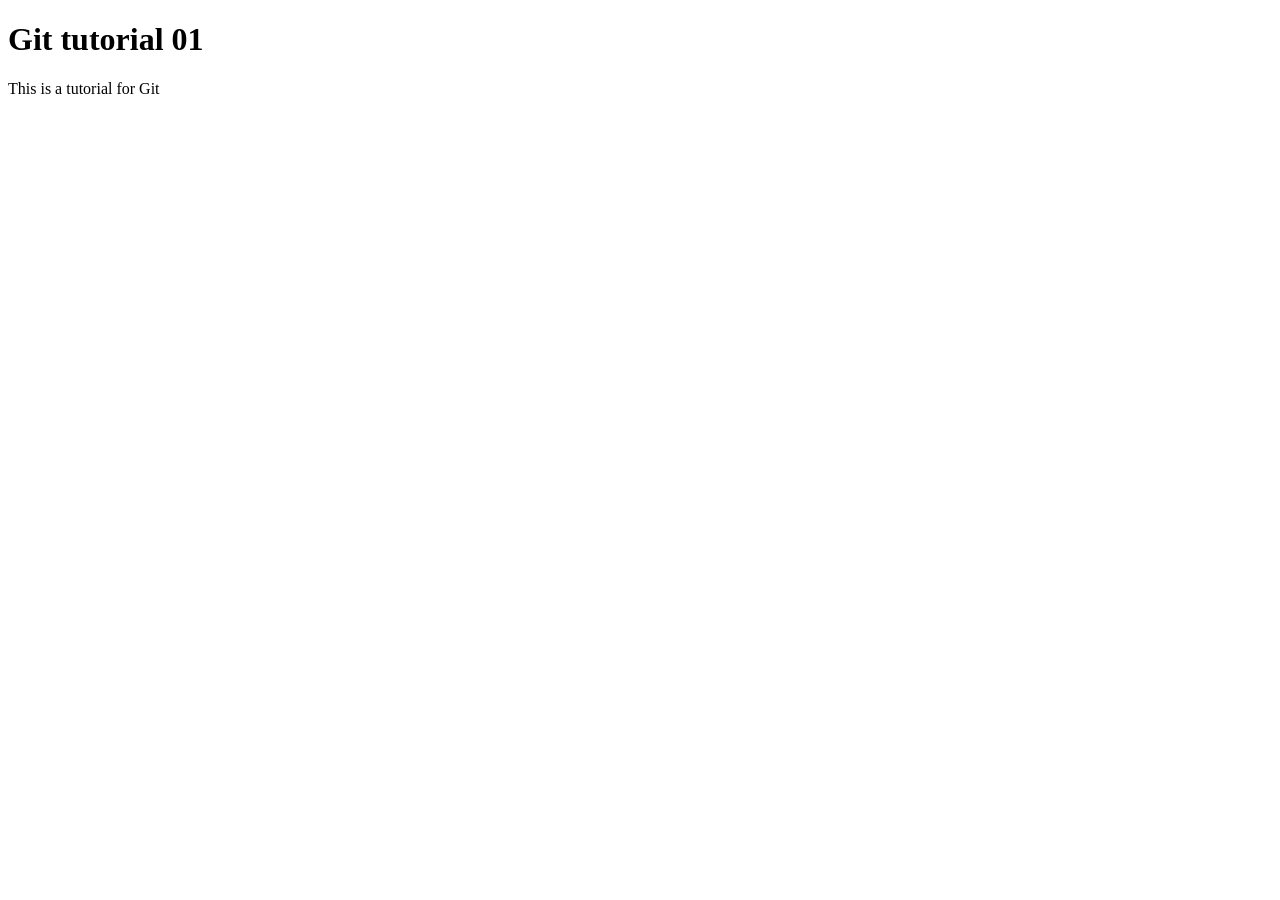
==== index.html @ ce86646b "initial commit with folder structure" ====
<!DOCTYPE html>
<html lang="en">

<head>
    <meta charset="UTF-8">
    <meta name="viewport" content="width=device-width, initial-scale=1.0">
    <title>Git tutorial 01</title>
</head>

<body>
    <h1>Git tutorial 01</h1>
    <p>This is a tutorial for Git</p>
</body>

</html>
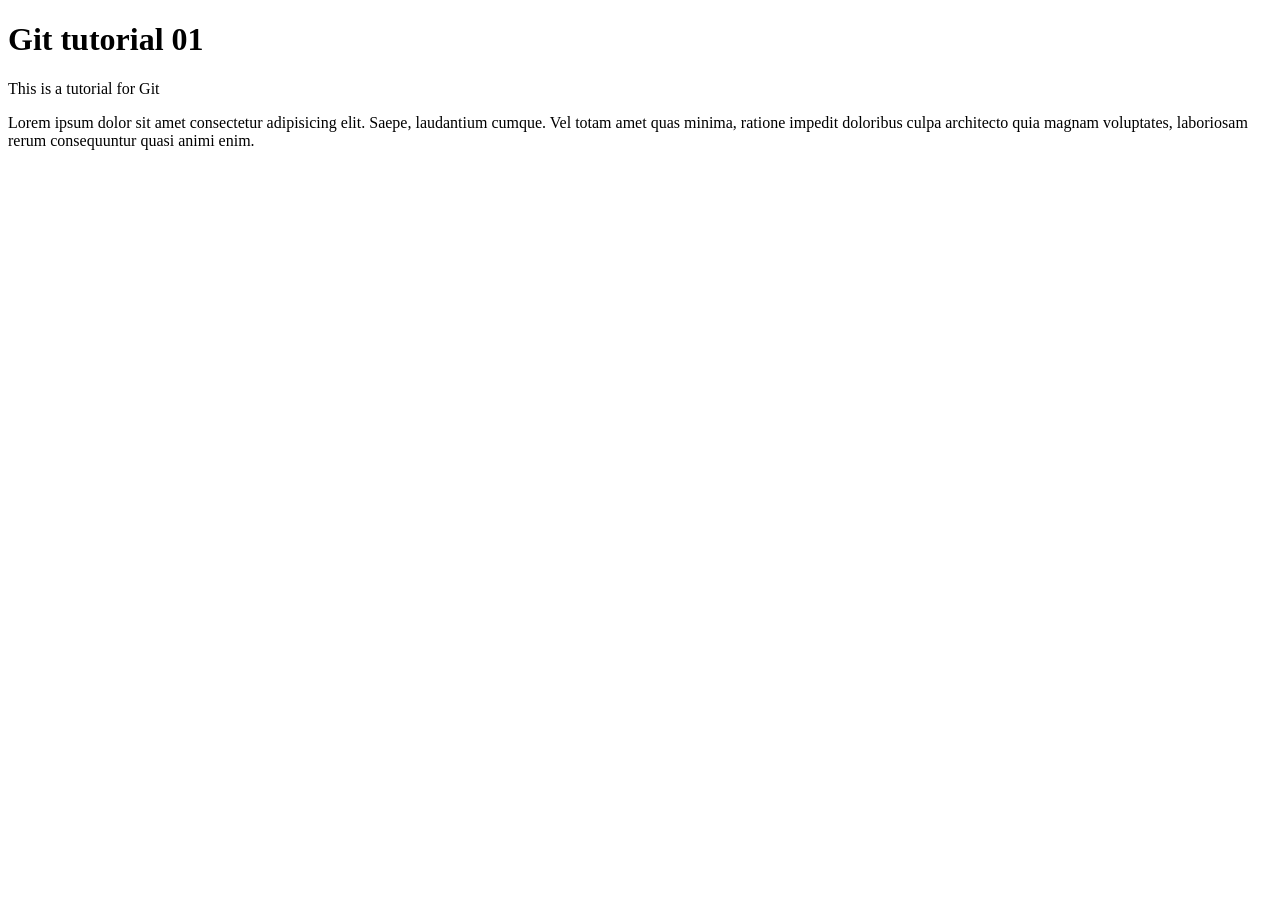
==== commit 35035e75: "add lorem text to index" ====
--- a/index.html
+++ b/index.html
@@ -1,15 +1,19 @@
-<!DOCTYPE html>
+<!doctype html>
 <html lang="en">
+  <head>
+    <meta charset="UTF-8" />
+    <meta name="viewport" content="width=device-width, initial-scale=1.0" />
+    <title>Git tutorial 01</title>
+  </head>
 
-<head>
-    <meta charset="UTF-8">
-    <meta name="viewport" content="width=device-width, initial-scale=1.0">
-    <title>Git tutorial 01</title>
-</head>
-
-<body>
+  <body>
     <h1>Git tutorial 01</h1>
     <p>This is a tutorial for Git</p>
-</body>
-
-</html>+    <p>
+      Lorem ipsum dolor sit amet consectetur adipisicing elit. Saepe, laudantium
+      cumque. Vel totam amet quas minima, ratione impedit doloribus culpa
+      architecto quia magnam voluptates, laboriosam rerum consequuntur quasi
+      animi enim.
+    </p>
+  </body>
+</html>
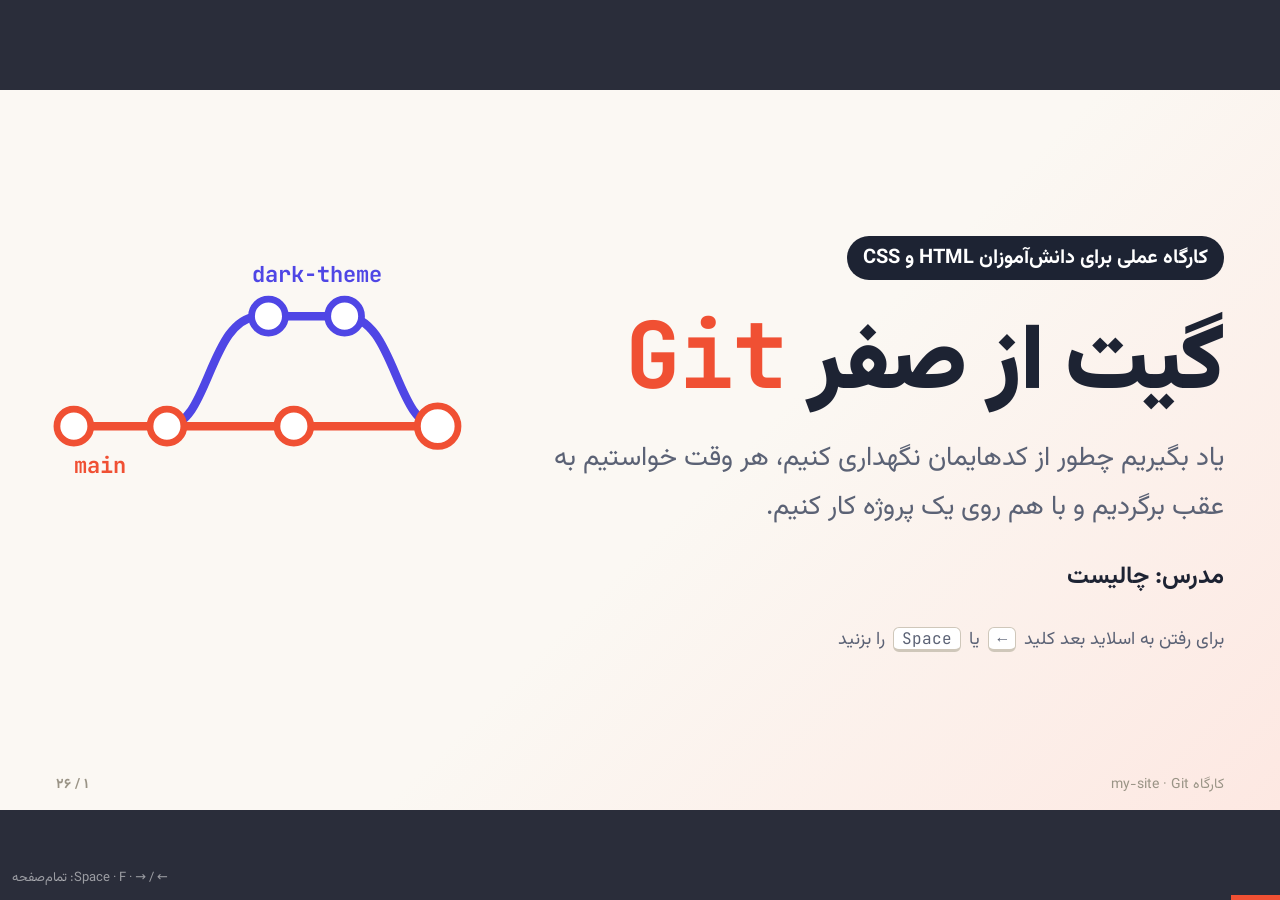
==== commit 705b690a: "Remove About Us page and unused assets; update index.html with new layout and fonts" ====
--- a/index.html
+++ b/index.html
@@ -1,19 +1,458 @@
-<!doctype html>
-<html lang="en">
-  <head>
-    <meta charset="UTF-8" />
-    <meta name="viewport" content="width=device-width, initial-scale=1.0" />
-    <title>Git tutorial 01</title>
-  </head>
-
-  <body>
-    <h1>Git tutorial 01</h1>
-    <p>This is a tutorial for Git</p>
-    <p>
-      Lorem ipsum dolor sit amet consectetur adipisicing elit. Saepe, laudantium
-      cumque. Vel totam amet quas minima, ratione impedit doloribus culpa
-      architecto quia magnam voluptates, laboriosam rerum consequuntur quasi
-      animi enim.
-    </p>
-  </body>
+<!DOCTYPE html>
+<html lang="fa" dir="rtl">
+<head>
+<meta charset="UTF-8">
+<meta name="viewport" content="width=device-width, initial-scale=1.0">
+<title>کارگاه Git — از صفر تا GitHub</title>
+<style>
+/* Fonts: local copy first (works offline in class), CDN as fallback, then system fonts */
+@font-face{font-family:"Vazirmatn";font-weight:400;font-display:swap;src:local("Vazirmatn"),url("assets/fonts/Vazirmatn-Regular.woff2") format("woff2"),url("https://cdn.jsdelivr.net/npm/vazirmatn@33.0.3/fonts/webfonts/Vazirmatn-Regular.woff2") format("woff2");}
+@font-face{font-family:"Vazirmatn";font-weight:500;font-display:swap;src:local("Vazirmatn Medium"),url("assets/fonts/Vazirmatn-Medium.woff2") format("woff2"),url("https://cdn.jsdelivr.net/npm/vazirmatn@33.0.3/fonts/webfonts/Vazirmatn-Medium.woff2") format("woff2");}
+@font-face{font-family:"Vazirmatn";font-weight:700;font-display:swap;src:local("Vazirmatn Bold"),url("assets/fonts/Vazirmatn-Bold.woff2") format("woff2"),url("https://cdn.jsdelivr.net/npm/vazirmatn@33.0.3/fonts/webfonts/Vazirmatn-Bold.woff2") format("woff2");}
+@font-face{font-family:"Vazirmatn";font-weight:900;font-display:swap;src:local("Vazirmatn Black"),url("assets/fonts/Vazirmatn-Black.woff2") format("woff2"),url("https://cdn.jsdelivr.net/npm/vazirmatn@33.0.3/fonts/webfonts/Vazirmatn-Black.woff2") format("woff2");}
+@font-face{font-family:"JetBrains Mono";font-weight:400;font-display:swap;src:url("assets/fonts/JetBrainsMono-Regular.woff2") format("woff2"),url("https://cdn.jsdelivr.net/npm/@fontsource/jetbrains-mono@5/files/jetbrains-mono-latin-400-normal.woff2") format("woff2");}
+@font-face{font-family:"JetBrains Mono";font-weight:700;font-display:swap;src:url("assets/fonts/JetBrainsMono-Bold.woff2") format("woff2"),url("https://cdn.jsdelivr.net/npm/@fontsource/jetbrains-mono@5/files/jetbrains-mono-latin-700-normal.woff2") format("woff2");}
+
+:root{
+  --bg:#fbf8f3; --ink:#1d2333; --muted:#5b6275; --accent:#f05033; --accent2:#4f46e5;
+  --card:#ffffff; --line:#e8e1d6; --term:#1b1e2b; --termink:#e6e8ef;
+  --fa:"Vazirmatn",Tahoma,"Segoe UI",system-ui,sans-serif;
+  --mono:"JetBrains Mono",Consolas,"Courier New",monospace,"Vazirmatn";
+}
+*{box-sizing:border-box;margin:0;padding:0}
+html,body{height:100%;background:#2a2d3a;overflow:hidden}
+body{font-family:var(--fa);color:var(--ink)}
+.stage{position:absolute;left:50%;top:50%;width:1280px;height:720px;transform-origin:center center}
+.slide{position:absolute;inset:0;background:var(--bg);padding:42px 56px 52px;display:none;flex-direction:column;overflow:hidden;
+  background-image:radial-gradient(circle at 100% 0,#f0503312 0,transparent 260px)}
+.slide.active{display:flex}
+code,pre,kbd{font-family:var(--mono)}
+b{font-weight:700}
+/* inline code inside Persian text: isolated LTR run */
+code.ic,.explain code,.legend code,.undo code,td code{direction:ltr;unicode-bidi:isolate;display:inline-block;font-size:.86em;
+  background:#f05033;background:#fde8e2;color:#b2341c;padding:0 .35em;border-radius:6px;line-height:1.45;white-space:nowrap}
+
+/* header */
+.s-head{display:flex;align-items:center;gap:18px;margin-bottom:22px;flex-wrap:nowrap}
+.s-head h2{font-size:38px;font-weight:900;letter-spacing:-.3px;line-height:1.3}
+.step{background:var(--ink);color:#fff;font-size:17px;font-weight:700;padding:4px 14px;border-radius:999px;white-space:nowrap}
+.chip{direction:ltr;unicode-bidi:isolate;margin-inline-start:auto;background:var(--accent);color:#fff;font-size:24px;font-weight:700;
+  padding:6px 18px;border-radius:12px;white-space:nowrap;box-shadow:0 4px 0 #b8371f}
+.s-head h2 .chip{margin:0 6px;font-size:30px;vertical-align:middle}
+
+.cols{display:grid;grid-template-columns:.92fr 1.08fr;gap:34px;flex:1;min-height:0}
+.explain{font-size:22px;line-height:1.8;display:flex;flex-direction:column;gap:12px}
+.lead{font-size:23px;line-height:1.85}
+.explain ul{list-style:none;display:flex;flex-direction:column;gap:6px}
+.explain ul li{position:relative;padding-inline-start:26px;font-size:20.5px;line-height:1.7}
+.explain ul li::before{content:"";position:absolute;inset-inline-start:4px;top:.72em;width:10px;height:10px;border-radius:3px;background:var(--accent)}
+.example{display:flex;flex-direction:column;gap:14px;min-width:0}
+.tip{margin-top:auto;background:#fff4d6;border-inline-start:6px solid #f2b417;padding:10px 16px;border-radius:10px;font-size:19px;line-height:1.75}
+.tip b{color:#9a6a00;margin-inline-end:6px}
+.small{font-size:17px;color:var(--muted)}
+.tag{display:inline-block;font-weight:700;padding:0 10px;border-radius:6px;color:#fff;font-family:var(--mono);font-size:.9em}
+.tag.red{background:#e5484d}.tag.green{background:#2f9e5a}
+
+/* terminal */
+.term{direction:ltr;unicode-bidi:isolate;background:var(--term);color:var(--termink);border-radius:14px;overflow:hidden;
+  box-shadow:0 10px 30px #1b1e2b33;text-align:left}
+.term .bar{background:#2b2f40;height:30px;display:flex;align-items:center;gap:7px;padding:0 12px}
+.term .bar i{width:12px;height:12px;border-radius:50%;background:#ff5f57}.term .bar i:nth-child(2){background:#febc2e}.term .bar i:nth-child(3){background:#28c840}
+.term .bar span{color:#9aa0b4;font-size:13px;font-family:var(--mono);margin-left:8px}
+.term pre{padding:12px 16px 14px;font-size:17px;line-height:1.5;white-space:pre-wrap;overflow-wrap:anywhere;overflow:hidden}
+.term .ln{padding-left:2ch;text-indent:-2ch}
+.lt{unicode-bidi:isolate}
+.term .ln{display:block}
+.term .pr{color:#7ee787;font-weight:700}
+.term .cm{color:#ffffff;font-weight:700}
+.term .out{color:#b9bfd0}
+.term .note{color:#7f88a3;font-style:italic}
+.term .dadd{color:#7ee787}.term .ddel{color:#ff7b72}.term .dhunk{color:#79c0ff}.term .dhead{color:#e6e8ef;font-weight:700}
+.term .g{color:#7ee787}.term .r{color:#ff7b72}.term .y{color:#f2cc60}.term .c{color:#79c0ff}.term .b{font-weight:700}
+.term.tight pre{font-size:16px}
+
+/* editor */
+.editor{direction:ltr;unicode-bidi:isolate;background:#ffffff;border:1px solid var(--line);border-radius:14px;overflow:hidden;text-align:left;box-shadow:0 6px 20px #1d233314}
+.editor .tab{background:#f1ece4;font-family:var(--mono);font-size:14px;padding:6px 14px;color:#5b6275;border-bottom:1px solid var(--line)}
+.editor pre{font-size:17px;line-height:1.55;padding:8px 0;white-space:pre}
+.editor .ln{display:block;padding:0 14px 0 0}
+.editor .no{display:inline-block;width:40px;text-align:right;margin-right:14px;color:#b3aea5;user-select:none}
+.editor .hlline{background:#fff1b8}
+.editor .mk{font-weight:700}
+.editor .mk-ours{background:#dbeafe;color:#1d4ed8}.editor .mk-sep{background:#eee;color:#555}.editor .mk-theirs{background:#ede9fe;color:#6d28d9}
+.editor .hl{background:#fff1b8}
+
+/* title */
+.slide.title{justify-content:center;background:linear-gradient(135deg,#fbf8f3 55%,#fde8e2)}
+.title-wrap{max-width:720px;position:relative;z-index:2}
+.kicker{display:inline-block;background:var(--ink);color:#fff;padding:6px 16px;border-radius:999px;font-size:20px;font-weight:700;margin-bottom:20px}
+.title-wrap h1{font-size:92px;font-weight:900;line-height:1.2;letter-spacing:-1px}
+.title-wrap h1 .latin{color:var(--accent);font-family:var(--mono);font-weight:700;unicode-bidi:isolate}
+.subtitle{font-size:27px;line-height:1.8;color:var(--muted);margin-top:14px}
+.presenter{margin-top:26px;font-size:24px;font-weight:700}
+.navhint{margin-top:30px;font-size:18px;color:var(--muted)}
+kbd{direction:ltr;unicode-bidi:isolate;display:inline-block;background:#fff;border:1px solid #cfc7ba;border-bottom-width:3px;border-radius:6px;padding:0 8px;font-size:16px;margin:0 3px}
+.title-graph{position:absolute;left:40px;top:150px;width:440px}
+svg text{direction:ltr;unicode-bidi:normal}
+.gl{font-family:var(--mono);font-size:26px;font-weight:700;fill:#f05033}
+.gl2{font-family:var(--mono);font-size:15px;fill:#8a8f9e}
+
+/* project slide */
+.tree{direction:ltr;unicode-bidi:isolate;text-align:left;font-family:var(--mono);font-size:20px;line-height:1.7;background:#fff;border:1px solid var(--line);border-radius:12px;padding:10px 18px}
+.tdesc{font-family:var(--fa);font-size:16px;color:var(--muted);margin-left:12px;unicode-bidi:isolate}
+.road{counter-reset:r;list-style:none;display:flex;flex-direction:column;gap:4px;font-size:19.5px}
+.road li{counter-increment:r;position:relative;padding-inline-start:38px}
+.road li::before{content:counter(r,persian);position:absolute;inset-inline-start:0;top:3px;width:27px;height:27px;border-radius:50%;background:var(--accent2);color:#fff;font-size:15px;font-weight:700;display:flex;align-items:center;justify-content:center}
+.proj .example{gap:18px}
+
+/* what is git */
+.vs{display:grid;grid-template-columns:1fr 1fr;gap:12px}
+.vs div{background:#fff;border:1px solid var(--line);border-radius:12px;padding:10px 14px;font-size:18px;line-height:1.6}
+.vs b{display:block;font-family:var(--mono);font-size:22px;color:var(--accent);direction:ltr;text-align:right}
+.compare{display:grid;grid-template-columns:1fr 1fr;gap:14px}
+.compare>div{border-radius:14px;padding:12px 16px;background:#fff;border:2px solid var(--line)}
+.compare .bad{border-color:#f3b4ae}.compare .good{border-color:#a7dcb9}
+.compare .ch{font-weight:700;font-size:20px;margin-bottom:6px}
+.files{direction:ltr;text-align:left;font-family:var(--mono);font-size:16px;line-height:1.7}
+.dim2{color:#2f9e5a}
+
+/* areas */
+.areas{display:flex;align-items:stretch;gap:14px;margin-top:30px}
+.area{flex:1;background:#fff;border:2px solid var(--line);border-radius:18px;padding:24px 22px;text-align:center}
+.area h3{direction:ltr;font-family:var(--mono);font-size:24px;margin:8px 0 10px}
+.area p{font-size:21px;line-height:1.75;color:var(--muted)}
+.area .ico{font-size:52px}
+.a1{border-top:8px solid #e5484d}.a2{border-top:8px solid #f2b417}.a3{border-top:8px solid #2f9e5a}
+.arrow{display:flex;flex-direction:column;align-items:center;justify-content:center;gap:4px;min-width:130px}
+.arrow code{direction:ltr;background:var(--ink);color:#fff;padding:4px 12px;border-radius:8px;font-size:18px;font-weight:700}
+.arrow span{font-size:48px;color:var(--accent);line-height:1}
+.analogy{margin-top:34px;background:#fff4d6;border-radius:14px;padding:18px 24px;font-size:24px;line-height:1.8;text-align:center}
+.analogy code{direction:ltr;unicode-bidi:isolate;background:#fde8e2;color:#b2341c;padding:0 .35em;border-radius:6px;font-size:.85em}
+
+.msgs{direction:ltr;display:flex;gap:10px;font-family:var(--mono);font-size:16px}
+.msgs div{padding:4px 12px;border-radius:8px}
+.msgs .ok{background:#dcf5e5;color:#1f7a43}.msgs .no{background:#fde2e1;color:#b42318}
+.mini-graph{width:100%;max-height:150px;background:#fff;border:1px solid var(--line);border-radius:14px;padding:6px}
+.editor.short pre{font-size:16.5px}
+
+/* conflict */
+.c-conf{grid-template-columns:1fr 1fr}
+.two{display:grid;grid-template-columns:1fr;gap:8px}
+.side{display:flex;align-items:center;gap:12px;background:#fff;border-radius:10px;padding:6px 12px;border:1px solid var(--line)}
+.side .who{font-family:var(--mono);font-weight:700;font-size:16px;color:#fff;padding:2px 10px;border-radius:6px;min-width:96px;text-align:center}
+.side.ours .who{background:#1d4ed8}.side.theirs .who{background:#6d28d9}
+.side code{direction:ltr;unicode-bidi:isolate;font-size:17px;background:none;color:var(--ink)}
+.legend{display:flex;flex-direction:column;gap:8px;font-size:19px}
+.legend code{font-weight:700;min-width:210px;text-align:left}
+.legend .m1{background:#dbeafe;color:#1d4ed8}.legend .m2{background:#eee;color:#555}.legend .m3{background:#ede9fe;color:#6d28d9}
+.steps{counter-reset:s;list-style:none;display:flex;flex-direction:column;gap:6px;font-size:20.5px}
+.steps li{counter-increment:s;position:relative;padding-inline-start:40px;line-height:1.7}
+.steps li::before{content:counter(s,persian);position:absolute;inset-inline-start:0;top:4px;width:28px;height:28px;border-radius:50%;background:var(--accent);color:#fff;font-weight:700;font-size:16px;display:flex;align-items:center;justify-content:center}
+
+/* pull formula / undo */
+.formula{direction:ltr;text-align:center;font-size:22px;background:#fff;border:2px dashed var(--accent2);border-radius:12px;padding:10px;font-weight:700}
+.formula code{background:#eef0ff;color:var(--accent2);padding:2px 10px;border-radius:8px}
+table.undo{border-collapse:separate;border-spacing:0;width:100%;font-size:19px;background:#fff;border:1px solid var(--line);border-radius:14px;overflow:hidden}
+.undo th{background:var(--ink);color:#fff;padding:8px 14px;text-align:right}
+.undo td{padding:10px 14px;border-top:1px solid var(--line);line-height:1.6}
+.undo td:last-child{text-align:left}
+.warn{background:#fde2e1;color:#8a1c14;border-radius:10px;padding:8px 14px;font-size:19px}
+
+/* cheat sheet */
+.cheat{display:grid;grid-template-columns:repeat(3,1fr);grid-template-rows:1fr 1fr;gap:14px;flex:1;min-height:0}
+.grp{background:#fff;border:1px solid var(--line);border-radius:14px;padding:14px 18px;display:flex;flex-direction:column;gap:10px}
+.grp h3{font-size:23px;font-weight:900;margin-bottom:4px}
+.grp .row{display:flex;justify-content:space-between;align-items:center;gap:10px;font-size:19px}
+.grp .row code{direction:ltr;unicode-bidi:isolate;background:#1b1e2b;color:#fff;padding:2px 9px;border-radius:7px;font-size:16.5px;white-space:nowrap}
+.grp .row span{color:var(--muted);white-space:nowrap}
+.loop{background:#fff4d6;border-color:#f2d27a;justify-content:center}
+.loopline{direction:ltr;display:flex;flex-wrap:wrap;align-items:center;justify-content:center;gap:7px;font-size:18px}
+.loopline code{background:var(--accent);color:#fff;padding:3px 9px;border-radius:7px;font-weight:700}
+.loopline b{color:var(--accent)}
+.loop p{text-align:center;font-size:18px;margin-top:8px}
+.loop p code{direction:ltr;unicode-bidi:isolate;background:#fde8e2;color:#b2341c;padding:0 .35em;border-radius:6px}
+
+/* end */
+.end h1{font-size:64px}
+.ex{counter-reset:e;list-style:none;margin-top:18px;display:flex;flex-direction:column;gap:10px;font-size:24px}
+.ex li{counter-increment:e;position:relative;padding-inline-start:46px;line-height:1.7}
+.ex li::before{content:counter(e,persian);position:absolute;inset-inline-start:0;top:4px;width:32px;height:32px;border-radius:50%;background:var(--accent2);color:#fff;font-weight:700;font-size:18px;display:flex;align-items:center;justify-content:center}
+.ex code{direction:ltr;unicode-bidi:isolate;background:#fde8e2;color:#b2341c;padding:0 .35em;border-radius:6px;font-size:.85em}
+.qa{margin-top:30px;font-size:34px;font-weight:900;color:var(--accent)}
+.endslide .title-wrap{max-width:none}
+
+/* footer & progress */
+.foot{position:absolute;bottom:14px;inset-inline:56px;display:flex;justify-content:space-between;font-size:14px;color:#9a9486}
+.foot .num{font-weight:700}
+.progress{position:fixed;bottom:0;right:0;height:5px;background:var(--accent);transition:width .25s;z-index:5}
+.help{position:fixed;bottom:12px;left:12px;color:#ffffff88;font:13px var(--fa);z-index:5}
+
+/* print / PDF: one slide per page */
+@media print{
+  @page{size:1280px 720px;margin:0}
+  html,body{overflow:visible;background:#fff}
+  .stage{position:static;transform:none!important;width:1280px;height:auto}
+  .slide{display:flex!important;position:relative;width:1280px;height:720px;page-break-after:always;break-after:page}
+  .progress,.help{display:none}
+}
+</style>
+</head>
+<body>
+<div class="stage" id="stage">
+<section class="slide title" data-n="1">
+<div class="title-wrap">
+  <div class="kicker">کارگاه عملی برای دانش‌آموزان <span class="lt" dir="ltr">HTML</span> و <span class="lt" dir="ltr">CSS</span></div>
+  <h1>گیت از صفر <span class="latin" dir="ltr">Git</span></h1>
+  <p class="subtitle">یاد بگیریم چطور از کدهایمان نگهداری کنیم، هر وقت خواستیم به عقب برگردیم و با هم روی یک پروژه کار کنیم.</p>
+  <div class="presenter">مدرس: چالیست</div>
+  <div class="navhint">برای رفتن به اسلاید بعد کلید <kbd>←</kbd> یا <kbd>Space</kbd> را بزنید</div>
+</div>
+<svg class="title-graph" viewBox="0 0 520 300" dir="ltr" aria-hidden="true">
+  <path d="M30 220 H490" stroke="#f05033" stroke-width="10" fill="none" stroke-linecap="round"/>
+  <path d="M150 220 C200 220 200 90 260 90 H360 C420 90 420 220 470 220" stroke="#4f46e5" stroke-width="10" fill="none" stroke-linecap="round"/>
+  <g fill="#fff" stroke-width="8">
+    <circle cx="40" cy="220" r="20" stroke="#f05033"/><circle cx="150" cy="220" r="20" stroke="#f05033"/>
+    <circle cx="300" cy="220" r="20" stroke="#f05033"/><circle cx="470" cy="220" r="24" stroke="#f05033"/>
+    <circle cx="270" cy="90" r="20" stroke="#4f46e5"/><circle cx="360" cy="90" r="20" stroke="#4f46e5"/>
+  </g>
+  <text x="40" y="275" class="gl">main</text><text x="250" y="50" class="gl" style="fill:#4f46e5">dark-theme</text>
+</svg>
+<div class="foot"><span>کارگاه <span class="lt" dir="ltr">Git</span> · my-site</span><span class="num">۱ / ۲۶</span></div></section>
+<section class="slide cmd proj" data-n="2">
+<header class="s-head"><span class="step">پروژه‌ی نمونه</span><h2>پروژه‌ی ما: <code class="chip" dir="ltr">my-site</code></h2></header>
+<div class="cols c-proj">
+  <div class="explain">
+    <p class="lead">یک سایت شخصی ساده با <span class="lt" dir="ltr">HTML</span> و <span class="lt" dir="ltr">CSS</span>. همه‌ی دستورهای امروز را <b>به ترتیب</b> روی همین پروژه اجرا می‌کنیم؛ هر اسلاید ادامه‌ی اسلاید قبلی است.</p>
+    <div class="tree" dir="ltr"><div>📁 my-site/</div><div>├── index.html <span class="tdesc" dir="rtl">صفحه‌ی اصلی</span></div><div>├── style.css <span class="tdesc" dir="rtl">رنگ و ظاهر</span></div><div>└── README.md <span class="tdesc" dir="rtl">توضیح پروژه</span></div></div>
+    <ol class="road">
+      <li>ساختن مخزن و اولین <code class="ic" dir="ltr">commit</code></li>
+      <li>تغییر رنگ هدر و دیدن تفاوت‌ها</li>
+      <li>ساختن تم تیره روی شاخه‌ی <code class="ic" dir="ltr">dark-theme</code></li>
+      <li>یک <span class="lt" dir="ltr">conflict</span> واقعی روی <code class="ic" dir="ltr">&lt;title&gt;</code> و حل آن</li>
+      <li>فرستادن پروژه به <span class="lt" dir="ltr">GitHub</span> و کار تیمی</li>
+    </ol>
+  </div>
+  <div class="example">
+    <div class="editor " dir="ltr"><div class="tab">index.html</div><pre><span class="ln"><span class="no">1</span>&lt;head&gt;</span><span class="ln"><span class="no">2</span>  &lt;meta charset="UTF-8"&gt;</span><span class="ln hlline"><span class="no">3</span>  &lt;title&gt;My Site&lt;/title&gt;</span><span class="ln"><span class="no">4</span>  &lt;link rel="stylesheet" href="style.css"&gt;</span><span class="ln"><span class="no">5</span>&lt;/head&gt;</span><span class="ln"><span class="no">6</span>&lt;body&gt;</span><span class="ln"><span class="no">7</span>  &lt;header&gt;</span><span class="ln"><span class="no">8</span>    &lt;h1&gt;...&lt;/h1&gt;</span><span class="ln"><span class="no">9</span>  &lt;/header&gt;</span></pre></div>
+    <div class="editor " dir="ltr"><div class="tab">style.css</div><pre><span class="ln"><span class="no">1</span>header {</span><span class="ln hlline"><span class="no">2</span>  background: #4f46e5;</span><span class="ln"><span class="no">3</span>  color: white;</span><span class="ln"><span class="no">4</span>  padding: 40px;</span><span class="ln"><span class="no">5</span>}</span></pre></div>
+  </div>
+</div>
+<div class="foot"><span>کارگاه <span class="lt" dir="ltr">Git</span> · my-site</span><span class="num">۲ / ۲۶</span></div></section>
+<section class="slide cmd" data-n="3">
+<header class="s-head"><span class="step">مقدمه</span><h2>گیت چیست؟</h2><code class="chip" dir="ltr">Git</code></header>
+<div class="cols">
+  <div class="explain">
+    <p class="lead"><span class="lt" dir="ltr">Git</span> یک <b>سیستم کنترل نسخه</b> است: از هر مرحله‌ی کارِ شما یک «عکس» (<span class="lt" dir="ltr">snapshot</span>) نگه می‌دارد تا هر وقت خواستید ببینید چه چیزی عوض شده یا به عقب برگردید.</p>
+    <ul><li>مثل <b><span class="lt" dir="ltr">Save</span></b> در بازی‌ها: هر <span class="lt" dir="ltr">commit</span> یک نقطه‌ی ذخیره است 🎮</li><li>می‌شود بدون ترس آزمایش کرد و چیزی خراب نمی‌شود</li><li>چند نفر می‌توانند روی یک پروژه با هم کار کنند</li></ul>
+    <div class="vs"><div><b dir="ltr">Git</b> برنامه‌ای روی کامپیوتر خودتان</div><div><b dir="ltr">GitHub</b> سایتی برای نگهداری پروژه روی اینترنت</div></div>
+  </div>
+  <div class="example">
+    <div class="compare">
+      <div class="bad"><div class="ch">بدون <span class="lt" dir="ltr">Git</span> 😵</div><div dir="ltr" class="files">index.html<br>index-final.html<br>index-final-2.html<br>index-final-REAL.html<br>index-final-REAL-new.html</div></div>
+      <div class="good"><div class="ch">با <span class="lt" dir="ltr">Git</span> 😎</div><div dir="ltr" class="files">index.html<br><span class="dim2">+ full history in .git/</span></div></div>
+    </div>
+    <div class="term " dir="ltr"><div class="bar"><i></i><i></i><i></i><span>Git Bash</span></div><pre><span class="ln cmdline"><span class="pr">~ $</span> <span class="cm">git --version</span></span><span class="ln out">git version 2.47.3</span></pre></div>
+    <p class="small">نصب: از سایت <code class="ic" dir="ltr">git-scm.com</code>. روی ویندوز برنامه‌ی <b><span class="lt" dir="ltr">Git Bash</span></b> را باز کنید.</p>
+  </div>
+</div>
+<div class="foot"><span>کارگاه <span class="lt" dir="ltr">Git</span> · my-site</span><span class="num">۳ / ۲۶</span></div></section>
+<section class="slide cmd" data-n="4">
+<header class="s-head"><span class="step">مفهوم مهم</span><h2>سه جایی که فایل‌ها در آن‌ها هستند</h2></header>
+<div class="areas">
+  <div class="area a1"><div class="ico">📂</div><h3>Working Directory</h3><p>پوشه‌ی کار؛ جایی که فایل‌ها را ویرایش می‌کنید</p></div>
+  <div class="arrow"><code dir="ltr">git add</code><span>←</span></div>
+  <div class="area a2"><div class="ico">📋</div><h3>Staging Area</h3><p>لیست «آماده برای ذخیره»؛ تغییراتی که در <span class="lt" dir="ltr">commit</span> بعدی می‌روند</p></div>
+  <div class="arrow"><code dir="ltr">git commit</code><span>←</span></div>
+  <div class="area a3"><div class="ico">🗄️</div><h3>Repository</h3><p>تاریخچه؛ همه‌ی <span class="lt" dir="ltr">commit</span>ها داخل پوشه‌ی <code class="ic" dir="ltr">.git</code></p></div>
+</div>
+<div class="analogy">📸 <b>مثل عکس گروهی:</b> اول آدم‌ها را جلوی دوربین می‌آورید (<code class="ic" dir="ltr">git add</code>)، بعد دکمه‌ی عکس را می‌زنید (<code class="ic" dir="ltr">git commit</code>).</div>
+<div class="foot"><span>کارگاه <span class="lt" dir="ltr">Git</span> · my-site</span><span class="num">۴ / ۲۶</span></div></section>
+<section class="slide cmd " data-n="5">
+<header class="s-head"><span class="step">گام ۱</span><h2>معرفی خودتان به <span class="lt" dir="ltr">Git</span></h2><code class="chip" dir="ltr">git config</code></header>
+<div class="cols"><div class="explain"><p class="lead">یک بار برای همیشه به <span class="lt" dir="ltr">Git</span> می‌گویید شما کی هستید. اسم و ایمیل شما روی هر <span class="lt" dir="ltr">commit</span> ثبت می‌شود.</p><ul><li><code class="ic" dir="ltr">user.name</code> اسم شما</li><li><code class="ic" dir="ltr">user.email</code> ایمیل شما (بهتر است همان ایمیل <span class="lt" dir="ltr">GitHub</span> باشد)</li><li><code class="ic" dir="ltr">init.defaultBranch main</code> نام شاخه‌ی اصلی را <code class="ic" dir="ltr">main</code> می‌گذارد</li></ul><div class="tip"><b>نکته</b> <code class="ic" dir="ltr">--global</code> یعنی این تنظیم برای همه‌ی پروژه‌های این کامپیوتر است؛ پس فقط یک بار لازم است.</div></div><div class="example"><div class="term " dir="ltr"><div class="bar"><i></i><i></i><i></i><span>Git Bash</span></div><pre><span class="ln cmdline"><span class="pr">~ $</span> <span class="cm">git config --global user.name "Ali Rezaei"</span></span><span class="ln cmdline"><span class="pr">~ $</span> <span class="cm">git config --global user.email "ali@example.com"</span></span><span class="ln cmdline"><span class="pr">~ $</span> <span class="cm">git config --global init.defaultBranch main</span></span><span class="ln cmdline"><span class="pr">~ $</span> <span class="cm">git config --global --list</span></span><span class="ln out">user.name=Ali Rezaei</span><span class="ln out">user.email=ali@example.com</span><span class="ln out">init.defaultbranch=main</span></pre></div></div></div>
+<div class="foot"><span>کارگاه <span class="lt" dir="ltr">Git</span> · my-site</span><span class="num">۵ / ۲۶</span></div></section>
+<section class="slide cmd " data-n="6">
+<header class="s-head"><span class="step">گام ۲</span><h2>ساختن مخزن</h2><code class="chip" dir="ltr">git init</code></header>
+<div class="cols"><div class="explain"><p class="lead">یک پوشه‌ی معمولی را به <b>مخزن <span class="lt" dir="ltr">Git</span></b> (<span class="lt" dir="ltr">repository</span>) تبدیل می‌کند. از این لحظه <span class="lt" dir="ltr">Git</span> مراقب این پوشه است.</p><ul><li>یک پوشه‌ی مخفی به اسم <code class="ic" dir="ltr">.git</code> ساخته می‌شود</li><li>کل تاریخچه داخل همین <code class="ic" dir="ltr">.git</code> ذخیره می‌شود</li><li>برای هر پروژه فقط <b>یک بار</b> لازم است</li></ul><div class="tip"><b>نکته</b> بعد از <code class="ic" dir="ltr">git init</code> کلمه‌ی <code class="ic" dir="ltr">(main)</code> کنار اسم پوشه ظاهر می‌شود. پوشه‌ی <code class="ic" dir="ltr">.git</code> را هیچ‌وقت پاک نکنید!</div></div><div class="example"><div class="term " dir="ltr"><div class="bar"><i></i><i></i><i></i><span>Git Bash</span></div><pre><span class="ln cmdline"><span class="pr">~/Desktop $</span> <span class="cm">cd my-site</span></span><span class="ln cmdline"><span class="pr">my-site $</span> <span class="cm">git init</span></span><span class="ln out">Initialized empty Git repository in C:/Users/Ali/Desktop/my-site/.git/</span><span class="ln cmdline"><span class="pr">my-site (main) $</span> <span class="cm">ls -a</span></span><span class="ln out">./  ../  <span class="y">.git/</span>  README.md  index.html  style.css</span></pre></div></div></div>
+<div class="foot"><span>کارگاه <span class="lt" dir="ltr">Git</span> · my-site</span><span class="num">۶ / ۲۶</span></div></section>
+<section class="slide cmd " data-n="7">
+<header class="s-head"><span class="step">گام ۳</span><h2>الان چه خبر است؟</h2><code class="chip" dir="ltr">git status</code></header>
+<div class="cols"><div class="explain"><p class="lead">وضعیت فایل‌ها را نشان می‌دهد: کدام جدیدند، کدام تغییر کرده‌اند و کدام آماده‌ی ذخیره‌اند. پرکاربردترین دستور <span class="lt" dir="ltr">Git</span> است!</p><ul><li><span class='tag red'>قرمز</span> هنوز به <span class="lt" dir="ltr">staging</span> نرفته</li><li><span class='tag green'>سبز</span> آماده برای <span class="lt" dir="ltr">commit</span></li><li><b><span class="lt" dir="ltr">Untracked</span></b> یعنی <span class="lt" dir="ltr">Git</span> هنوز این فایل را دنبال نمی‌کند</li></ul><div class="tip"><b>نکته</b> هر وقت شک داشتید چه اتفاقی افتاده، اول <code class="ic" dir="ltr">git status</code> بزنید.</div></div><div class="example"><div class="term " dir="ltr"><div class="bar"><i></i><i></i><i></i><span>Git Bash</span></div><pre><span class="ln cmdline"><span class="pr">my-site (main) $</span> <span class="cm">git status</span></span><span class="ln out">On branch main</span><span class="ln out">&#8203;</span><span class="ln out">No commits yet</span><span class="ln out">&#8203;</span><span class="ln out">Untracked files:</span><span class="ln out">  (use "git add &lt;file&gt;..." to include in what will be committed)</span><span class="ln out">        <span class="r">README.md</span></span><span class="ln out">        <span class="r">index.html</span></span><span class="ln out">        <span class="r">style.css</span></span><span class="ln out">&#8203;</span><span class="ln out">nothing added to commit but untracked files present (use "git add" to track)</span></pre></div></div></div>
+<div class="foot"><span>کارگاه <span class="lt" dir="ltr">Git</span> · my-site</span><span class="num">۷ / ۲۶</span></div></section>
+<section class="slide cmd " data-n="8">
+<header class="s-head"><span class="step">گام ۴</span><h2>آماده کردن فایل‌ها برای ذخیره</h2><code class="chip" dir="ltr">git add</code></header>
+<div class="cols"><div class="explain"><p class="lead">فایل‌ها را به <b><span class="lt" dir="ltr">Staging Area</span></b> می‌برد؛ یعنی «این تغییرات را در <span class="lt" dir="ltr">commit</span> بعدی بگذار».</p><ul><li><code class="ic" dir="ltr">git add index.html</code> فقط یک فایل</li><li><code class="ic" dir="ltr">git add .</code> همه‌ی فایل‌های این پوشه (نقطه یعنی «همین‌جا»)</li><li>بعد از <span class="lt" dir="ltr">add</span>، رنگ فایل‌ها در <span class="lt" dir="ltr">status</span> سبز می‌شود</li></ul><div class="tip"><b>نکته</b> <span class="lt" dir="ltr">add</span> هنوز چیزی را ذخیره نمی‌کند؛ فقط فایل‌ها را جلوی دوربین می‌آورد. 📸</div></div><div class="example"><div class="term " dir="ltr"><div class="bar"><i></i><i></i><i></i><span>Git Bash</span></div><pre><span class="ln cmdline"><span class="pr">my-site (main) $</span> <span class="cm">git add .</span></span><span class="ln cmdline"><span class="pr">my-site (main) $</span> <span class="cm">git status</span></span><span class="ln out">On branch main</span><span class="ln out">&#8203;</span><span class="ln out">No commits yet</span><span class="ln out">&#8203;</span><span class="ln out">Changes to be committed:</span><span class="ln out">  (use "git rm --cached &lt;file&gt;..." to unstage)</span><span class="ln out">        <span class="g">new file:   README.md</span></span><span class="ln out">        <span class="g">new file:   index.html</span></span><span class="ln out">        <span class="g">new file:   style.css</span></span></pre></div></div></div>
+<div class="foot"><span>کارگاه <span class="lt" dir="ltr">Git</span> · my-site</span><span class="num">۸ / ۲۶</span></div></section>
+<section class="slide cmd " data-n="9">
+<header class="s-head"><span class="step">گام ۵</span><h2>ذخیره‌ی یک نسخه</h2><code class="chip" dir="ltr">git commit</code></header>
+<div class="cols"><div class="explain"><p class="lead">از همه‌ی چیزهایی که <span class="lt" dir="ltr">add</span> کرده‌اید یک <b>عکس دائمی</b> با یک پیام می‌گیرد. این اولین نقطه‌ی ذخیره‌ی پروژه‌ی ماست! 🎉</p><ul><li><code class="ic" dir="ltr">-m</code> یعنی پیام را همین‌جا بنویس</li><li>عدد <code class="ic" dir="ltr">416f0a9</code> شناسه (<span class="lt" dir="ltr">hash</span>) این <span class="lt" dir="ltr">commit</span> است</li><li>پیام خوب کوتاه است و می‌گوید <b>چه کاری</b> کردید</li></ul><div class="msgs" dir="ltr"><div class="ok">✔ Add homepage and styles</div><div class="no">✘ asdf</div><div class="no">✘ update</div></div><div class="tip"><b>نکته</b> میانبر: <code class="ic" dir="ltr">git commit -am &quot;...&quot;</code> فایل‌هایی را که قبلاً <span class="lt" dir="ltr">commit</span> شده‌اند خودش <span class="lt" dir="ltr">add</span> می‌کند.</div></div><div class="example"><div class="term " dir="ltr"><div class="bar"><i></i><i></i><i></i><span>Git Bash</span></div><pre><span class="ln cmdline"><span class="pr">my-site (main) $</span> <span class="cm">git commit -m "Add homepage and styles"</span></span><span class="ln out">[main (root-commit) <span class="y">416f0a9</span>] Add homepage and styles</span><span class="ln out"> 3 files changed, 57 insertions(+)</span><span class="ln out"> create mode 100644 README.md</span><span class="ln out"> create mode 100644 index.html</span><span class="ln out"> create mode 100644 style.css</span></pre></div></div></div>
+<div class="foot"><span>کارگاه <span class="lt" dir="ltr">Git</span> · my-site</span><span class="num">۹ / ۲۶</span></div></section>
+<section class="slide cmd " data-n="10">
+<header class="s-head"><span class="step">گام ۶</span><h2>چه چیزی عوض شد؟</h2><code class="chip" dir="ltr">git diff</code></header>
+<div class="cols"><div class="explain"><p class="lead">رنگ هدر را در <code class="ic" dir="ltr">style.css</code> از بنفش به آبی تغییر دادیم. <code class="ic" dir="ltr">git diff</code> دقیقاً نشان می‌دهد کدام خط عوض شده.</p><ul><li><span class='tag red'>-</span> خطی که حذف شد</li><li><span class='tag green'>+</span> خطی که اضافه شد</li><li><code class="ic" dir="ltr">git diff --staged</code> تفاوت فایل‌هایی که <span class="lt" dir="ltr">add</span> شده‌اند</li></ul><div class="tip"><b>نکته</b> همیشه قبل از <span class="lt" dir="ltr">commit</span> یک <code class="ic" dir="ltr">git diff</code> بزنید تا مطمئن شوید چه چیزی را ذخیره می‌کنید.</div></div><div class="example"><div class="term " dir="ltr"><div class="bar"><i></i><i></i><i></i><span>Git Bash</span></div><pre><span class="ln cmdline"><span class="pr">my-site (main) $</span> <span class="cm">git diff</span></span><span class="ln out dhead">diff --git a/style.css b/style.css</span><span class="ln out dhead">index 1131d66..00b18a4 100644</span><span class="ln out dhead">--- a/style.css</span><span class="ln out dhead">+++ b/style.css</span><span class="ln out dhunk">@@ -7,7 +7,7 @@ body {</span><span class="ln out"> header {</span><span class="ln out ddel">-  background: #4f46e5;</span><span class="ln out dadd">+  background: #0ea5e9;</span><span class="ln out">   color: white;</span><span class="ln cmdline"><span class="pr">my-site (main) $</span> <span class="cm">git add style.css</span></span><span class="ln cmdline"><span class="pr">my-site (main) $</span> <span class="cm">git commit -m "Change header color to blue"</span></span><span class="ln out">[main e0f4c1b] Change header color to blue</span><span class="ln out"> 1 file changed, 1 insertion(+), 1 deletion(-)</span></pre></div></div></div>
+<div class="foot"><span>کارگاه <span class="lt" dir="ltr">Git</span> · my-site</span><span class="num">۱۰ / ۲۶</span></div></section>
+<section class="slide cmd " data-n="11">
+<header class="s-head"><span class="step">گام ۷</span><h2>تاریخچه‌ی پروژه</h2><code class="chip" dir="ltr">git log</code></header>
+<div class="cols"><div class="explain"><p class="lead">فهرست همه‌ی <span class="lt" dir="ltr">commit</span>ها را نشان می‌دهد؛ جدیدترین بالاست. حالا دو نقطه‌ی ذخیره داریم.</p><ul><li>برای هر <span class="lt" dir="ltr">commit</span>: شناسه، نویسنده، تاریخ و پیام</li><li><code class="ic" dir="ltr">git log --oneline</code> نسخه‌ی کوتاه، هر <span class="lt" dir="ltr">commit</span> یک خط</li><li>اگر خروجی طولانی بود، با کلید <code class="ic" dir="ltr">q</code> خارج شوید</li></ul><div class="tip"><b>نکته</b> ۷ حرف اول شناسه برای اشاره به یک <span class="lt" dir="ltr">commit</span> کافی است.</div></div><div class="example"><div class="term " dir="ltr"><div class="bar"><i></i><i></i><i></i><span>Git Bash</span></div><pre><span class="ln cmdline"><span class="pr">my-site (main) $</span> <span class="cm">git log</span></span><span class="ln out">commit <span class="y">e0f4c1bffd52a882c5ff9a37a157ed65508e7e9a</span> (<span class="c">HEAD -&gt; main</span>)</span><span class="ln out">Author: Ali Rezaei &lt;ali@example.com&gt;</span><span class="ln out">Date:   Mon Oct 19 10:20:41 2026 +0330</span><span class="ln out">&#8203;</span><span class="ln out">    Change header color to blue</span><span class="ln out">&#8203;</span><span class="ln out">commit <span class="y">416f0a9cf7082abab598b324a583abf8bb6b7cf2</span></span><span class="ln out">Author: Ali Rezaei &lt;ali@example.com&gt;</span><span class="ln out">Date:   Mon Oct 19 10:12:03 2026 +0330</span><span class="ln out">&#8203;</span><span class="ln out">    Add homepage and styles</span><span class="ln cmdline"><span class="pr">my-site (main) $</span> <span class="cm">git log --oneline</span></span><span class="ln out"><span class="y">e0f4c1b</span> Change header color to blue</span><span class="ln out"><span class="y">416f0a9</span> Add homepage and styles</span></pre></div></div></div>
+<div class="foot"><span>کارگاه <span class="lt" dir="ltr">Git</span> · my-site</span><span class="num">۱۱ / ۲۶</span></div></section>
+<section class="slide cmd " data-n="12">
+<header class="s-head"><span class="step">گام ۸</span><h2>فایل‌هایی که <span class="lt" dir="ltr">Git</span> نباید ببیند</h2><code class="chip" dir="ltr">.gitignore</code></header>
+<div class="cols"><div class="explain"><p class="lead">یک فایل متنی به اسم <code class="ic" dir="ltr">.gitignore</code> می‌سازیم و اسم فایل‌ها یا پوشه‌هایی را که نباید ذخیره شوند در آن می‌نویسیم.</p><ul><li>یادداشت‌های شخصی مثل <code class="ic" dir="ltr">notes.txt</code></li><li>تنظیمات ویرایشگر مثل <code class="ic" dir="ltr">.vscode/</code></li><li>رمزها و فایل‌های خیلی بزرگ</li></ul><div class="tip"><b>نکته</b> <code class="ic" dir="ltr">??</code> یعنی <span class="lt" dir="ltr">untracked</span>. بعد از ساختن <code class="ic" dir="ltr">.gitignore</code>، دیگر <code class="ic" dir="ltr">notes.txt</code> و <code class="ic" dir="ltr">.vscode/</code> دیده نمی‌شوند.</div></div><div class="example"><div class="editor short" dir="ltr"><div class="tab">.gitignore</div><pre><span class="ln"><span class="no">1</span>notes.txt</span><span class="ln"><span class="no">2</span>.vscode/</span></pre></div><div class="term " dir="ltr"><div class="bar"><i></i><i></i><i></i><span>Git Bash</span></div><pre><span class="ln cmdline"><span class="pr">my-site (main) $</span> <span class="cm">git status --short</span></span><span class="ln out">?? .vscode/</span><span class="ln out">?? notes.txt</span><span class="ln note"># create .gitignore ...</span><span class="ln cmdline"><span class="pr">my-site (main) $</span> <span class="cm">git status --short</span></span><span class="ln out">?? .gitignore</span><span class="ln cmdline"><span class="pr">my-site (main) $</span> <span class="cm">git add .gitignore</span></span><span class="ln cmdline"><span class="pr">my-site (main) $</span> <span class="cm">git commit -m "Add .gitignore"</span></span><span class="ln out">[main 3b51707] Add .gitignore</span></pre></div></div></div>
+<div class="foot"><span>کارگاه <span class="lt" dir="ltr">Git</span> · my-site</span><span class="num">۱۲ / ۲۶</span></div></section>
+<section class="slide cmd " data-n="13">
+<header class="s-head"><span class="step">گام ۹</span><h2>شاخه: یک مسیر موازی</h2><code class="chip" dir="ltr">git branch</code></header>
+<div class="cols"><div class="explain"><p class="lead">می‌خواهیم برای سایت <b>تم تیره</b> بسازیم، ولی نسخه‌ی اصلی دست نخورد. پس یک شاخه (<span class="lt" dir="ltr">branch</span>) جدا می‌سازیم.</p><ul><li><code class="ic" dir="ltr">git branch</code> فهرست شاخه‌ها؛ ستاره <code class="ic" dir="ltr">*</code> یعنی الان کجایید</li><li><code class="ic" dir="ltr">git branch dark-theme</code> یک شاخه‌ی جدید می‌سازد</li><li><code class="ic" dir="ltr">git branch -d dark-theme</code> شاخه را پاک می‌کند</li></ul><div class="tip"><b>نکته</b> ساختن شاخه یعنی فقط ساختن؛ هنوز روی <code class="ic" dir="ltr">main</code> هستیم!</div></div><div class="example"><div class="term " dir="ltr"><div class="bar"><i></i><i></i><i></i><span>Git Bash</span></div><pre><span class="ln cmdline"><span class="pr">my-site (main) $</span> <span class="cm">git branch</span></span><span class="ln out">* main</span><span class="ln cmdline"><span class="pr">my-site (main) $</span> <span class="cm">git branch dark-theme</span></span><span class="ln cmdline"><span class="pr">my-site (main) $</span> <span class="cm">git branch</span></span><span class="ln out">  dark-theme</span><span class="ln out"><span class="g">* main</span></span></pre></div><svg class="mini-graph" viewBox="0 0 560 150" dir="ltr">
+<path d="M30 110 H520" stroke="#f05033" stroke-width="7" fill="none"/>
+<path d="M260 110 C300 110 300 40 350 40 H500" stroke="#4f46e5" stroke-width="7" fill="none" stroke-dasharray="14 10"/>
+<g fill="#fff" stroke-width="6"><circle cx="40" cy="110" r="14" stroke="#f05033"/><circle cx="150" cy="110" r="14" stroke="#f05033"/><circle cx="260" cy="110" r="14" stroke="#f05033"/></g>
+<text x="18" y="145" class="gl2">416f0a9</text><text x="128" y="145" class="gl2">e0f4c1b</text><text x="238" y="145" class="gl2">3b51707</text>
+<text x="430" y="138" class="gl" fill="#f05033">main</text><text x="370" y="25" class="gl" style="fill:#4f46e5">dark-theme</text></svg></div></div>
+<div class="foot"><span>کارگاه <span class="lt" dir="ltr">Git</span> · my-site</span><span class="num">۱۳ / ۲۶</span></div></section>
+<section class="slide cmd " data-n="14">
+<header class="s-head"><span class="step">گام ۱۰</span><h2>رفتن به یک شاخه</h2><code class="chip" dir="ltr">git switch / checkout</code></header>
+<div class="cols"><div class="explain"><p class="lead">با <code class="ic" dir="ltr">git switch</code> به شاخه‌ی <code class="ic" dir="ltr">dark-theme</code> می‌رویم، رنگ‌های <code class="ic" dir="ltr">style.css</code> را تیره می‌کنیم و <span class="lt" dir="ltr">commit</span> می‌کنیم.</p><ul><li><code class="ic" dir="ltr">git switch -c نام</code> شاخه را می‌سازد و همان لحظه به آن می‌رود</li><li>دستور قدیمی‌تر هم کار می‌کند: <code class="ic" dir="ltr">git checkout dark-theme</code> و <code class="ic" dir="ltr">git checkout -b نام</code></li><li>جادو: وقتی به <code class="ic" dir="ltr">main</code> برگردید، <code class="ic" dir="ltr">style.css</code> دوباره روشن می‌شود! ✨</li></ul></div><div class="example"><div class="term " dir="ltr"><div class="bar"><i></i><i></i><i></i><span>Git Bash</span></div><pre><span class="ln cmdline"><span class="pr">my-site (main) $</span> <span class="cm">git switch dark-theme</span></span><span class="ln out">Switched to branch 'dark-theme'</span><span class="ln note"># edit style.css (dark colors)</span><span class="ln cmdline"><span class="pr">my-site (dark-theme) $</span> <span class="cm">git commit -am "Add dark theme"</span></span><span class="ln out">[dark-theme ca57e9b] Add dark theme</span><span class="ln out"> 1 file changed, 2 insertions(+), 2 deletions(-)</span><span class="ln cmdline"><span class="pr">my-site (dark-theme) $</span> <span class="cm">git switch main</span></span><span class="ln out">Switched to branch 'main'</span></pre></div><div class="editor short" dir="ltr"><div class="tab">style.css  (dark-theme)</div><pre><span class="ln"><span class="no">1</span>body {</span><span class="ln"><span class="no">2</span>  font-family: Tahoma, sans-serif;</span><span class="ln hlline"><span class="no">3</span>  background: #1e1e2e;</span><span class="ln hlline"><span class="no">4</span>  color: #f5f5f5;</span></pre></div></div></div>
+<div class="foot"><span>کارگاه <span class="lt" dir="ltr">Git</span> · my-site</span><span class="num">۱۴ / ۲۶</span></div></section>
+<section class="slide cmd " data-n="15">
+<header class="s-head"><span class="step">گام ۱۱</span><h2>یکی کردن شاخه‌ها</h2><code class="chip" dir="ltr">git merge</code></header>
+<div class="cols"><div class="explain"><p class="lead">تم تیره آماده است. حالا تغییرات <code class="ic" dir="ltr">dark-theme</code> را به <code class="ic" dir="ltr">main</code> می‌آوریم. اول به شاخه‌ی <b>مقصد</b> بروید، بعد <span class="lt" dir="ltr">merge</span> کنید.</p><ul><li>روی <code class="ic" dir="ltr">main</code> هستیم و <code class="ic" dir="ltr">dark-theme</code> را داخلش می‌آوریم</li><li><b><span class="lt" dir="ltr">Fast-forward</span></b> یعنی <span class="lt" dir="ltr">main</span> فقط جلو کشیده شد، چون خودش تغییر جدیدی نداشت</li><li>بعد از <span class="lt" dir="ltr">merge</span> می‌توانیم شاخه را پاک کنیم</li></ul><div class="tip"><b>نکته</b> جهت مهم است: <code class="ic" dir="ltr">git merge X</code> یعنی «<span class="lt" dir="ltr">X</span> را بیاور داخل شاخه‌ای که الان رویش هستم».</div></div><div class="example"><div class="term " dir="ltr"><div class="bar"><i></i><i></i><i></i><span>Git Bash</span></div><pre><span class="ln cmdline"><span class="pr">my-site (main) $</span> <span class="cm">git merge dark-theme</span></span><span class="ln out">Updating 3b51707..ca57e9b</span><span class="ln out"><span class="g">Fast-forward</span></span><span class="ln out"> style.css | 4 ++--</span><span class="ln out"> 1 file changed, 2 insertions(+), 2 deletions(-)</span><span class="ln cmdline"><span class="pr">my-site (main) $</span> <span class="cm">git log --oneline</span></span><span class="ln out"><span class="y">ca57e9b</span> (<span class="c">HEAD -&gt; main</span>) Add dark theme</span><span class="ln out"><span class="y">3b51707</span> Add .gitignore</span><span class="ln out"><span class="y">e0f4c1b</span> Change header color to blue</span><span class="ln out"><span class="y">416f0a9</span> Add homepage and styles</span><span class="ln cmdline"><span class="pr">my-site (main) $</span> <span class="cm">git branch -d dark-theme</span></span><span class="ln out">Deleted branch dark-theme (was ca57e9b).</span></pre></div></div></div>
+<div class="foot"><span>کارگاه <span class="lt" dir="ltr">Git</span> · my-site</span><span class="num">۱۵ / ۲۶</span></div></section>
+<section class="slide cmd conflict" data-n="16">
+<header class="s-head"><span class="step">گام ۱۲</span><h2>وقتی <span class="lt" dir="ltr">Git</span> گیج می‌شود: <span class="lt" dir="ltr">conflict</span></h2><code class="chip" dir="ltr">merge conflict</code></header>
+<div class="cols c-conf">
+  <div class="explain">
+    <p class="lead">در شاخه‌ی <code class="ic" dir="ltr">new-title</code> و در <code class="ic" dir="ltr">main</code>، <b>همان خطِ</b> <code class="ic" dir="ltr">&lt;title&gt;</code> را به دو شکل مختلف عوض کردیم. موقع <span class="lt" dir="ltr">merge</span>، <span class="lt" dir="ltr">Git</span> نمی‌داند کدام درست است و از ما می‌پرسد.</p>
+    <div class="two">
+      <div class="side ours"><div class="who" dir="ltr">main</div><code dir="ltr">&lt;title&gt;Ali Rezaei - Home&lt;/title&gt;</code></div>
+      <div class="side theirs"><div class="who" dir="ltr">new-title</div><code dir="ltr">&lt;title&gt;Ali's Portfolio&lt;/title&gt;</code></div>
+    </div>
+    <div class="term tight" dir="ltr"><div class="bar"><i></i><i></i><i></i><span>Git Bash</span></div><pre><span class="ln cmdline"><span class="pr">my-site (main) $</span> <span class="cm">git merge new-title</span></span><span class="ln out">Auto-merging index.html</span><span class="ln out"><span class="r">CONFLICT (content): Merge conflict in index.html</span></span><span class="ln out">Automatic merge failed; fix conflicts and then commit the result.</span></pre></div>
+  </div>
+  <div class="example">
+    <div class="editor " dir="ltr"><div class="tab">index.html</div><pre><span class="ln"><span class="no">1</span>&lt;head&gt;</span><span class="ln"><span class="no">2</span>  &lt;meta charset="UTF-8"&gt;</span><span class="ln mk mk-ours"><span class="no">3</span>&lt;&lt;&lt;&lt;&lt;&lt;&lt; HEAD</span><span class="ln"><span class="no">4</span>  &lt;title&gt;Ali Rezaei - Home&lt;/title&gt;</span><span class="ln mk mk-sep"><span class="no">5</span>=======</span><span class="ln"><span class="no">6</span>  &lt;title&gt;Ali's Portfolio&lt;/title&gt;</span><span class="ln mk mk-theirs"><span class="no">7</span>&gt;&gt;&gt;&gt;&gt;&gt;&gt; new-title</span><span class="ln"><span class="no">8</span>  &lt;link rel="stylesheet" href="style.css"&gt;</span><span class="ln"><span class="no">9</span>&lt;/head&gt;</span></pre></div>
+    <div class="legend">
+      <div><code class="m1" dir="ltr">&lt;&lt;&lt;&lt;&lt;&lt;&lt; HEAD</code> شروع نسخه‌ی شاخه‌ی فعلی (<span class="lt" dir="ltr">main</span>)</div>
+      <div><code class="m2" dir="ltr">=======</code> خط جداکننده‌ی دو نسخه</div>
+      <div><code class="m3" dir="ltr">&gt;&gt;&gt;&gt;&gt;&gt;&gt; new-title</code> پایان نسخه‌ی شاخه‌ی دیگر</div>
+    </div>
+  </div>
+</div>
+<div class="foot"><span>کارگاه <span class="lt" dir="ltr">Git</span> · my-site</span><span class="num">۱۶ / ۲۶</span></div></section>
+<section class="slide cmd" data-n="17">
+<header class="s-head"><span class="step">گام ۱۳</span><h2>حل کردن <span class="lt" dir="ltr">conflict</span></h2><code class="chip" dir="ltr">git add + git commit</code></header>
+<div class="cols">
+  <div class="explain">
+    <ol class="steps">
+      <li><code class="ic" dir="ltr">index.html</code> را در <span class="lt" dir="ltr">VS Code</span> باز کنید</li>
+      <li>تصمیم بگیرید چه بماند: یکی از دو نسخه، یا ترکیب هر دو</li>
+      <li>هر سه خط علامت را <b>پاک کنید</b>: <code class="ic" dir="ltr">&lt;&lt;&lt;&lt;&lt;&lt;&lt;</code> و <code class="ic" dir="ltr">=======</code> و <code class="ic" dir="ltr">&gt;&gt;&gt;&gt;&gt;&gt;&gt;</code></li>
+      <li>ذخیره کنید، بعد <code class="ic" dir="ltr">git add</code> و <code class="ic" dir="ltr">git commit</code></li>
+    </ol>
+    <div class="editor short" dir="ltr"><div class="tab">index.html  ✔</div><pre><span class="ln"><span class="no">1</span>&lt;head&gt;</span><span class="ln"><span class="no">2</span>  &lt;meta charset="UTF-8"&gt;</span><span class="ln hlline"><span class="no">3</span>  &lt;title&gt;Ali Rezaei | Portfolio&lt;/title&gt;</span><span class="ln"><span class="no">4</span>  &lt;link rel="stylesheet" href="style.css"&gt;</span><span class="ln"><span class="no">5</span>&lt;/head&gt;</span></pre></div>
+    <div class="tip"><b>نکته</b> پشیمان شدید؟ <code class="ic" dir="ltr">git merge --abort</code> همه چیز را به قبل از <span class="lt" dir="ltr">merge</span> برمی‌گرداند.</div>
+  </div>
+  <div class="example">
+    <div class="term " dir="ltr"><div class="bar"><i></i><i></i><i></i><span>Git Bash</span></div><pre><span class="ln cmdline"><span class="pr">my-site (main|MERGING) $</span> <span class="cm">git add index.html</span></span><span class="ln cmdline"><span class="pr">my-site (main|MERGING) $</span> <span class="cm">git commit -m "Merge new-title and fix title conflict"</span></span><span class="ln out">[main c88dfe3] Merge new-title and fix title conflict</span><span class="ln cmdline"><span class="pr">my-site (main) $</span> <span class="cm">git log --oneline --graph</span></span><span class="ln out">*   <span class="y">c88dfe3</span> Merge new-title and fix title conflict</span><span class="ln out">|\</span><span class="ln out">| * <span class="y">34f22b4</span> Change title to Portfolio</span><span class="ln out">* | <span class="y">eaa7639</span> Change title to Home</span><span class="ln out">|/</span><span class="ln out">* <span class="y">ca57e9b</span> Add dark theme</span><span class="ln out">* <span class="y">3b51707</span> Add .gitignore</span><span class="ln out">* <span class="y">e0f4c1b</span> Change header color to blue</span><span class="ln out">* <span class="y">416f0a9</span> Add homepage and styles</span></pre></div>
+  </div>
+</div>
+<div class="foot"><span>کارگاه <span class="lt" dir="ltr">Git</span> · my-site</span><span class="num">۱۷ / ۲۶</span></div></section>
+<section class="slide cmd " data-n="18">
+<header class="s-head"><span class="step">گام ۱۴</span><h2>وصل شدن به <span class="lt" dir="ltr">GitHub</span></h2><code class="chip" dir="ltr">git remote</code></header>
+<div class="cols"><div class="explain"><p class="lead">پروژه فعلاً فقط روی کامپیوتر ماست. در <span class="lt" dir="ltr">GitHub</span> یک مخزن خالی به اسم <code class="ic" dir="ltr">my-site</code> می‌سازیم و آدرسش را به <span class="lt" dir="ltr">Git</span> می‌دهیم.</p><ul><li>در <span class="lt" dir="ltr">GitHub</span>: دکمه‌ی <b><span class="lt" dir="ltr">New repository</span></b> ← اسم <code class="ic" dir="ltr">my-site</code> ← بدون <span class="lt" dir="ltr">README</span></li><li><code class="ic" dir="ltr">origin</code> یک اسم مستعار برای آدرس طولانی <span class="lt" dir="ltr">GitHub</span> است</li><li><code class="ic" dir="ltr">git remote -v</code> نشان می‌دهد به کجا وصل هستیم</li></ul><div class="tip"><b>نکته</b> به جای <code class="ic" dir="ltr">ali-rezaei</code> نام کاربری <span class="lt" dir="ltr">GitHub</span> خودتان را بگذارید.</div></div><div class="example"><div class="term " dir="ltr"><div class="bar"><i></i><i></i><i></i><span>Git Bash</span></div><pre><span class="ln cmdline"><span class="pr">my-site (main) $</span> <span class="cm">git remote add origin https://github.com/ali-rezaei/my-site.git</span></span><span class="ln cmdline"><span class="pr">my-site (main) $</span> <span class="cm">git remote -v</span></span><span class="ln out">origin  https://github.com/ali-rezaei/my-site.git (fetch)</span><span class="ln out">origin  https://github.com/ali-rezaei/my-site.git (push)</span></pre></div></div></div>
+<div class="foot"><span>کارگاه <span class="lt" dir="ltr">Git</span> · my-site</span><span class="num">۱۸ / ۲۶</span></div></section>
+<section class="slide cmd " data-n="19">
+<header class="s-head"><span class="step">گام ۱۵</span><h2>فرستادن به <span class="lt" dir="ltr">GitHub</span></h2><code class="chip" dir="ltr">git push</code></header>
+<div class="cols"><div class="explain"><p class="lead"><span class="lt" dir="ltr">commit</span>های ما را روی <span class="lt" dir="ltr">GitHub</span> آپلود می‌کند. حالا پروژه روی اینترنت هم هست و همه‌ی تاریخچه‌اش را می‌شود دید. 🚀</p><ul><li><code class="ic" dir="ltr">-u</code> فقط بار اول: شاخه‌ی <code class="ic" dir="ltr">main</code> ما را به <code class="ic" dir="ltr">origin/main</code> گره می‌زند</li><li>از دفعه‌ی بعد فقط بنویسید <code class="ic" dir="ltr">git push</code></li><li>بار اول، پنجره‌ی ورود به <span class="lt" dir="ltr">GitHub</span> در مرورگر باز می‌شود</li></ul><div class="tip"><b>نکته</b> <span class="lt" dir="ltr">GitHub</span> رمز عبور معمولی را در ترمینال قبول نمی‌کند؛ از ورود با مرورگر یا <span class="lt" dir="ltr">token</span> استفاده کنید.</div></div><div class="example"><div class="term " dir="ltr"><div class="bar"><i></i><i></i><i></i><span>Git Bash</span></div><pre><span class="ln cmdline"><span class="pr">my-site (main) $</span> <span class="cm">git push -u origin main</span></span><span class="ln out">Enumerating objects: 23, done.</span><span class="ln out">Counting objects: 100% (23/23), done.</span><span class="ln out">Delta compression using up to 8 threads</span><span class="ln out">Compressing objects: 100% (22/22), done.</span><span class="ln out">Writing objects: 100% (23/23), 2.27 KiB | 2.27 MiB/s, done.</span><span class="ln out">Total 23 (delta 12), reused 0 (delta 0), pack-reused 0</span><span class="ln out">To https://github.com/ali-rezaei/my-site.git</span><span class="ln out"> <span class="g">* [new branch]      main -&gt; main</span></span><span class="ln out">branch 'main' set up to track 'origin/main'.</span></pre></div></div></div>
+<div class="foot"><span>کارگاه <span class="lt" dir="ltr">Git</span> · my-site</span><span class="num">۱۹ / ۲۶</span></div></section>
+<section class="slide cmd " data-n="20">
+<header class="s-head"><span class="step">گام ۱۶</span><h2>گرفتن یک کپی کامل</h2><code class="chip" dir="ltr">git clone</code></header>
+<div class="cols"><div class="explain"><p class="lead">در کامپیوتر سایت مدرسه هستیم و پروژه‌مان را می‌خواهیم. <code class="ic" dir="ltr">git clone</code> کل مخزن را <b>با تمام تاریخچه</b> دانلود می‌کند.</p><ul><li>یک پوشه‌ی جدید <code class="ic" dir="ltr">my-site</code> ساخته می‌شود</li><li><code class="ic" dir="ltr">origin</code> خودکار تنظیم می‌شود؛ لازم نیست <span class="lt" dir="ltr">remote</span> اضافه کنید</li><li>با <span class="lt" dir="ltr">clone</span> می‌توانید پروژه‌های دیگران را هم بگیرید</li></ul><div class="tip"><b>نکته</b> <span class="lt" dir="ltr">clone</span> فقط یک بار برای هر کامپیوتر لازم است؛ بعد از آن از <code class="ic" dir="ltr">git pull</code> استفاده کنید.</div></div><div class="example"><div class="term " dir="ltr"><div class="bar"><i></i><i></i><i></i><span>Git Bash</span></div><pre><span class="ln cmdline"><span class="pr">~/school $</span> <span class="cm">git clone https://github.com/ali-rezaei/my-site.git</span></span><span class="ln out">Cloning into 'my-site'...</span><span class="ln out">remote: Enumerating objects: 23, done.</span><span class="ln out">remote: Total 23 (delta 12), reused 23 (delta 12), pack-reused 0</span><span class="ln out">Receiving objects: 100% (23/23), done.</span><span class="ln out">Resolving deltas: 100% (12/12), done.</span><span class="ln cmdline"><span class="pr">~/school $</span> <span class="cm">cd my-site</span></span><span class="ln cmdline"><span class="pr">my-site (main) $</span> <span class="cm">git log --oneline -2</span></span><span class="ln out"><span class="y">c88dfe3</span> (<span class="c">HEAD -&gt; main, origin/main</span>) Merge new-title and fix title conflict</span><span class="ln out"><span class="y">eaa7639</span> Change title to Home</span></pre></div></div></div>
+<div class="foot"><span>کارگاه <span class="lt" dir="ltr">Git</span> · my-site</span><span class="num">۲۰ / ۲۶</span></div></section>
+<section class="slide cmd " data-n="21">
+<header class="s-head"><span class="step">گام ۱۷</span><h2>خبر گرفتن از <span class="lt" dir="ltr">GitHub</span></h2><code class="chip" dir="ltr">git fetch</code></header>
+<div class="cols"><div class="explain"><p class="lead">هم‌کلاسی‌مان در <span class="lt" dir="ltr">GitHub</span> به <span class="lt" dir="ltr">README</span> یک لینک اضافه کرد. <code class="ic" dir="ltr">git fetch</code> تغییرات جدید را <b>فقط دانلود</b> می‌کند؛ فایل‌های ما دست نمی‌خورند.</p><ul><li>بعد از <span class="lt" dir="ltr">fetch</span> با <code class="ic" dir="ltr">git status</code> می‌فهمیم عقب هستیم یا نه</li><li><code class="ic" dir="ltr">origin/main</code> نسخه‌ی <span class="lt" dir="ltr">GitHub</span> است، <code class="ic" dir="ltr">main</code> نسخه‌ی ما</li><li>اول نگاه کن، بعد تصمیم بگیر 👀</li></ul><div class="tip"><b>نکته</b> <code class="ic" dir="ltr">main..origin/main</code> یعنی «<span class="lt" dir="ltr">commit</span>هایی که در <span class="lt" dir="ltr">GitHub</span> هست ولی پیش من نیست».</div></div><div class="example"><div class="term " dir="ltr"><div class="bar"><i></i><i></i><i></i><span>Git Bash</span></div><pre><span class="ln cmdline"><span class="pr">my-site (main) $</span> <span class="cm">git fetch</span></span><span class="ln out">From https://github.com/ali-rezaei/my-site</span><span class="ln out">   c88dfe3..04c108b  main       -&gt; origin/main</span><span class="ln cmdline"><span class="pr">my-site (main) $</span> <span class="cm">git status</span></span><span class="ln out">On branch main</span><span class="ln out"><span class="y">Your branch is behind 'origin/main' by 1 commit</span>, and can be fast-forwarded.</span><span class="ln out">  (use "git pull" to update your local branch)</span><span class="ln cmdline"><span class="pr">my-site (main) $</span> <span class="cm">git log --oneline main..origin/main</span></span><span class="ln out"><span class="y">04c108b</span> Add live demo link to README</span></pre></div></div></div>
+<div class="foot"><span>کارگاه <span class="lt" dir="ltr">Git</span> · my-site</span><span class="num">۲۱ / ۲۶</span></div></section>
+<section class="slide cmd " data-n="22">
+<header class="s-head"><span class="step">گام ۱۸</span><h2>به‌روز کردن پروژه</h2><code class="chip" dir="ltr">git pull</code></header>
+<div class="cols"><div class="explain"><p class="lead"><code class="ic" dir="ltr">git pull</code> تغییرات <span class="lt" dir="ltr">GitHub</span> را می‌گیرد و با کار ما یکی می‌کند. در واقع یعنی <code class="ic" dir="ltr">fetch</code> + <code class="ic" dir="ltr">merge</code>.</p><div class="formula" dir="ltr"><code>git pull</code> = <code>git fetch</code> + <code>git merge</code></div><ul><li>حالا <span class="lt" dir="ltr">README</span> ما هم لینک دمو را دارد</li><li>اگر هر دو نفر همان خط را عوض کرده باشند، اینجا هم ممکن است <span class="lt" dir="ltr">conflict</span> پیش بیاید</li></ul><div class="tip"><b>نکته</b> عادت خوب: شروع کار ← <code class="ic" dir="ltr">git pull</code>، پایان کار ← <code class="ic" dir="ltr">git push</code>.</div></div><div class="example"><div class="term " dir="ltr"><div class="bar"><i></i><i></i><i></i><span>Git Bash</span></div><pre><span class="ln cmdline"><span class="pr">my-site (main) $</span> <span class="cm">git pull</span></span><span class="ln out">Updating c88dfe3..04c108b</span><span class="ln out"><span class="g">Fast-forward</span></span><span class="ln out"> README.md | 1 +</span><span class="ln out"> 1 file changed, 1 insertion(+)</span><span class="ln cmdline"><span class="pr">my-site (main) $</span> <span class="cm">git log --oneline -2</span></span><span class="ln out"><span class="y">04c108b</span> (<span class="c">HEAD -&gt; main, origin/main</span>) Add live demo link to README</span><span class="ln out"><span class="y">c88dfe3</span> Merge new-title and fix title conflict</span></pre></div></div></div>
+<div class="foot"><span>کارگاه <span class="lt" dir="ltr">Git</span> · my-site</span><span class="num">۲۲ / ۲۶</span></div></section>
+<section class="slide cmd" data-n="23">
+<header class="s-head"><span class="step">گام ۱۹</span><h2>برگرداندن اشتباه‌ها</h2><code class="chip" dir="ltr">git restore / git revert</code></header>
+<div class="cols">
+  <div class="explain">
+    <table class="undo">
+      <tr><th>چه شده؟</th><th>چه کنیم؟</th></tr>
+      <tr><td>فایل را خراب کردم، هنوز <span class="lt" dir="ltr">add</span> نکرده‌ام</td><td><code dir="ltr">git restore style.css</code></td></tr>
+      <tr><td><span class="lt" dir="ltr">add</span> کردم ولی پشیمانم</td><td><code dir="ltr">git restore --staged style.css</code></td></tr>
+      <tr><td><span class="lt" dir="ltr">commit</span> کردم و می‌خواهم برگردم</td><td><code dir="ltr">git revert &lt;hash&gt;</code></td></tr>
+    </table>
+    <div class="warn">⚠️ <code class="ic" dir="ltr">git restore</code> تغییرات ذخیره‌نشده را <b>برای همیشه</b> پاک می‌کند.</div>
+    <div class="tip"><b>نکته</b> <span class="lt" dir="ltr">revert</span> چیزی را از تاریخچه پاک نمی‌کند؛ یک <span class="lt" dir="ltr">commit</span> جدید می‌سازد که برعکسِ قبلی است. <code class="ic" dir="ltr">--no-edit</code> یعنی پنجره‌ی ویرایش پیام باز نشود.</div>
+  </div>
+  <div class="example">
+    <div class="term " dir="ltr"><div class="bar"><i></i><i></i><i></i><span>Git Bash</span></div><pre><span class="ln note"># oops! style.css was deleted by mistake</span><span class="ln cmdline"><span class="pr">my-site (main) $</span> <span class="cm">git status --short</span></span><span class="ln out"><span class="r"> M</span> style.css</span><span class="ln cmdline"><span class="pr">my-site (main) $</span> <span class="cm">git restore style.css</span></span><span class="ln cmdline"><span class="pr">my-site (main) $</span> <span class="cm">git status --short</span></span><span class="ln note"># clean again - style.css is back</span><span class="ln cmdline"><span class="pr">my-site (main) $</span> <span class="cm">git commit -am "Make footer red"</span></span><span class="ln out">[main bd21aad] Make footer red</span><span class="ln note"># ugly! undo that commit:</span><span class="ln cmdline"><span class="pr">my-site (main) $</span> <span class="cm">git revert --no-edit bd21aad</span></span><span class="ln out">[main 8835933] Revert "Make footer red"</span><span class="ln out"> 1 file changed, 1 insertion(+), 1 deletion(-)</span></pre></div>
+  </div>
+</div>
+<div class="foot"><span>کارگاه <span class="lt" dir="ltr">Git</span> · my-site</span><span class="num">۲۳ / ۲۶</span></div></section>
+<section class="slide cmd " data-n="24">
+<header class="s-head"><span class="step">گام ۲۰</span><h2>کشوی موقت</h2><code class="chip" dir="ltr">git stash</code></header>
+<div class="cols"><div class="explain"><p class="lead">وسط ساختن لینک ایمیل در <span class="lt" dir="ltr">footer</span> هستیم که می‌گویند «فوری متن <span class="lt" dir="ltr">README</span> را درست کن!». کار نیمه‌تمام را در کشو می‌گذاریم.</p><ul><li><code class="ic" dir="ltr">git stash</code> تغییرات را کنار می‌گذارد و پوشه تمیز می‌شود</li><li><code class="ic" dir="ltr">git stash list</code> محتوای کشو را نشان می‌دهد</li><li><code class="ic" dir="ltr">git stash pop</code> تغییرات را برمی‌گرداند</li></ul><div class="tip"><b>نکته</b> <span class="lt" dir="ltr">stash</span> برای مدت کوتاه است؛ کار را زیاد در کشو نگه ندارید.</div></div><div class="example"><div class="term " dir="ltr"><div class="bar"><i></i><i></i><i></i><span>Git Bash</span></div><pre><span class="ln cmdline"><span class="pr">my-site (main) $</span> <span class="cm">git status --short</span></span><span class="ln out"><span class="r"> M</span> index.html</span><span class="ln cmdline"><span class="pr">my-site (main) $</span> <span class="cm">git stash</span></span><span class="ln out">Saved working directory and index state WIP on main: 8835933 Revert "Make footer red"</span><span class="ln cmdline"><span class="pr">my-site (main) $</span> <span class="cm">git stash list</span></span><span class="ln out">stash@{0}: WIP on main: 8835933 Revert "Make footer red"</span><span class="ln note"># fix README.md ...</span><span class="ln cmdline"><span class="pr">my-site (main) $</span> <span class="cm">git commit -am "Fix README text"</span></span><span class="ln cmdline"><span class="pr">my-site (main) $</span> <span class="cm">git stash pop</span></span><span class="ln out">Changes not staged for commit:</span><span class="ln out">        <span class="r">modified:   index.html</span></span><span class="ln out">Dropped refs/stash@{0} (ebf7cf47...)</span></pre></div></div></div>
+<div class="foot"><span>کارگاه <span class="lt" dir="ltr">Git</span> · my-site</span><span class="num">۲۴ / ۲۶</span></div></section>
+<section class="slide cmd cheatslide" data-n="25">
+<header class="s-head"><span class="step">جمع‌بندی</span><h2>برگه‌ی تقلب <span class="lt" dir="ltr">Git</span></h2></header>
+<div class="cheat">
+ <div class="grp"><h3>🚀 شروع</h3><div class="row"><code dir="ltr">git config --global ...</code><span>معرفی خودم</span></div><div class="row"><code dir="ltr">git init</code><span>ساختن مخزن</span></div><div class="row"><code dir="ltr">git clone &lt;url&gt;</code><span>کپی از <span class="lt" dir="ltr">GitHub</span></span></div></div>
+ <div class="grp"><h3>💾 کار روزانه</h3><div class="row"><code dir="ltr">git status</code><span>چه خبر است؟</span></div><div class="row"><code dir="ltr">git add .</code><span>آماده کردن</span></div><div class="row"><code dir="ltr">git commit -m &quot;...&quot;</code><span>ذخیره</span></div><div class="row"><code dir="ltr">git diff</code><span>چه عوض شد؟</span></div><div class="row"><code dir="ltr">git log --oneline</code><span>تاریخچه</span></div></div>
+ <div class="grp"><h3>🌿 شاخه‌ها</h3><div class="row"><code dir="ltr">git branch &lt;name&gt;</code><span>ساختن شاخه</span></div><div class="row"><code dir="ltr">git switch &lt;name&gt;</code><span>رفتن به شاخه</span></div><div class="row"><code dir="ltr">git merge &lt;name&gt;</code><span>یکی کردن</span></div><div class="row"><code dir="ltr">.gitignore</code><span>نادیده گرفتن فایل</span></div></div>
+ <div class="grp"><h3>☁️ <span class="lt" dir="ltr">GitHub</span></h3><div class="row"><code dir="ltr">git remote add origin &lt;url&gt;</code><span>وصل شدن</span></div><div class="row"><code dir="ltr">git push</code><span>فرستادن</span></div><div class="row"><code dir="ltr">git fetch</code><span>خبر گرفتن</span></div><div class="row"><code dir="ltr">git pull</code><span>گرفتن و یکی کردن</span></div></div>
+ <div class="grp"><h3>🛟 نجات</h3><div class="row"><code dir="ltr">git restore &lt;file&gt;</code><span>برگرداندن فایل</span></div><div class="row"><code dir="ltr">git restore --staged</code><span>لغو <span class="lt" dir="ltr">add</span></span></div><div class="row"><code dir="ltr">git revert &lt;hash&gt;</code><span>خنثی کردن <span class="lt" dir="ltr">commit</span></span></div><div class="row"><code dir="ltr">git stash / pop</code><span>کشوی موقت</span></div></div>
+ <div class="grp loop"><h3>🔁 چرخه‌ی هر روز</h3><div class="loopline" dir="ltr"><code>pull</code><b>→</b><code>edit</code><b>→</b><code>status</code><b>→</b><code>add</code><b>→</b><code>commit</code><b>→</b><code>push</code></div><p>اگر گیر کردید: <code class="ic" dir="ltr">git status</code> 😉</p></div>
+</div>
+<div class="foot"><span>کارگاه <span class="lt" dir="ltr">Git</span> · my-site</span><span class="num">۲۵ / ۲۶</span></div></section>
+<section class="slide title endslide" data-n="26">
+<div class="title-wrap end">
+  <div class="kicker">تمرین</div>
+  <h1>حالا نوبت شماست!</h1>
+  <ol class="ex">
+    <li>یک شاخه‌ی جدید بسازید: <code class="ic" dir="ltr">git switch -c about-me</code></li>
+    <li>به <code class="ic" dir="ltr">index.html</code> یک بخش «درباره‌ی من» اضافه کنید و <span class="lt" dir="ltr">commit</span> کنید</li>
+    <li>به <code class="ic" dir="ltr">main</code> برگردید و <code class="ic" dir="ltr">git merge about-me</code> بزنید</li>
+    <li>با <code class="ic" dir="ltr">git push</code> به <span class="lt" dir="ltr">GitHub</span> بفرستید و لینکش را برای من بفرستید</li>
+  </ol>
+  <div class="qa">سؤالی هست؟ 🙋</div>
+</div>
+<div class="foot"><span>کارگاه <span class="lt" dir="ltr">Git</span> · my-site</span><span class="num">۲۶ / ۲۶</span></div></section>
+</div>
+<div class="progress" id="progress"></div>
+<div class="help">← / → · Space · F: تمام‌صفحه</div>
+<script>
+(function(){
+  var slides=[].slice.call(document.querySelectorAll('.slide'));
+  var stage=document.getElementById('stage'), bar=document.getElementById('progress');
+  var cur=0;
+  function fit(){var s=Math.min(innerWidth/1280,innerHeight/720);stage.style.transform='translate(-50%,-50%) scale('+s+')';}
+  function show(i){
+    cur=Math.max(0,Math.min(slides.length-1,i));
+    slides.forEach(function(s,k){s.classList.toggle('active',k===cur);});
+    bar.style.width=((cur+1)/slides.length*100)+'%';
+    if(location.hash!=='#'+(cur+1)) history.replaceState(null,'','#'+(cur+1));
+  }
+  function fromHash(){var n=parseInt(location.hash.slice(1),10);show(isNaN(n)?0:n-1);}
+  // RTL deck: Left arrow = next, Right arrow = previous (clickers send PageDown/PageUp)
+  document.addEventListener('keydown',function(e){
+    var k=e.key;
+    if(['ArrowLeft','PageDown',' ','Spacebar','ArrowDown','Enter'].indexOf(k)>-1){e.preventDefault();show(cur+1);}
+    else if(['ArrowRight','PageUp','ArrowUp','Backspace'].indexOf(k)>-1){e.preventDefault();show(cur-1);}
+    else if(k==='Home'){show(0);} else if(k==='End'){show(slides.length-1);}
+    else if(k==='f'||k==='F'||k==='ب'){if(!document.fullscreenElement)document.documentElement.requestFullscreen&&document.documentElement.requestFullscreen();else document.exitFullscreen();}
+  });
+  // click: left half = next, right half = previous
+  document.addEventListener('click',function(e){ if(e.target.closest('a'))return; show(cur+(e.clientX<innerWidth/2?1:-1)); });
+  var tx=null;
+  document.addEventListener('touchstart',function(e){tx=e.touches[0].clientX;},{passive:true});
+  document.addEventListener('touchend',function(e){if(tx===null)return;var dx=e.changedTouches[0].clientX-tx;if(Math.abs(dx)>50)show(cur+(dx>0?1:-1));tx=null;});
+  addEventListener('resize',fit); addEventListener('hashchange',fromHash);
+  fit(); fromHash();
+})();
+</script>
+</body>
 </html>
